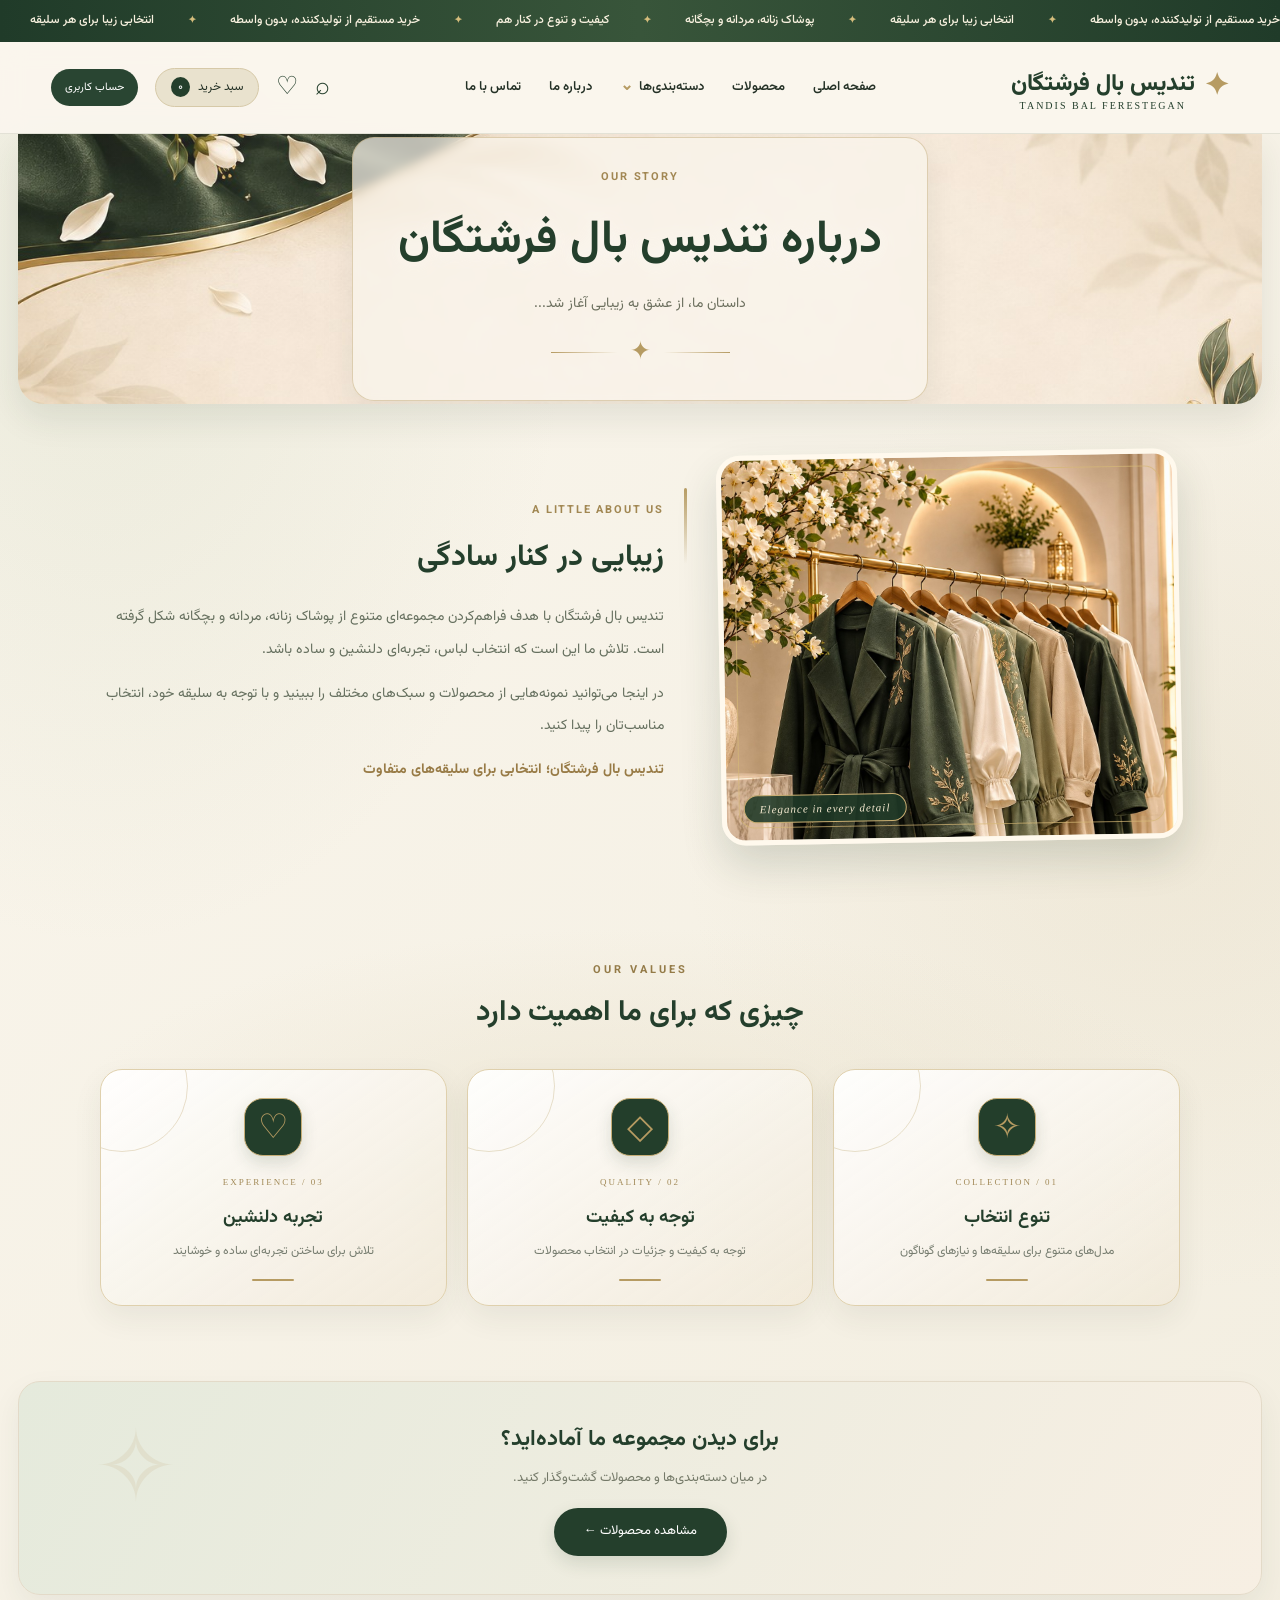
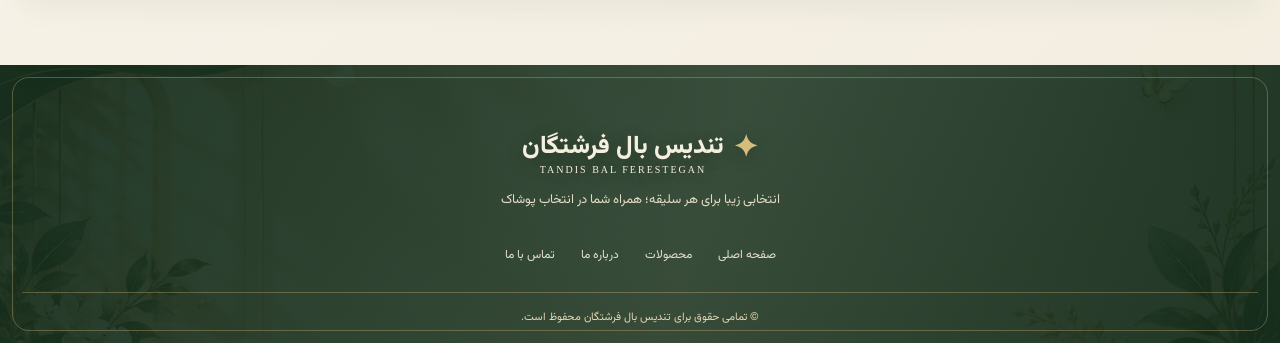
==== about.html @ fc5037b1 "Add files via upload" ====
<!DOCTYPE html><html lang="fa" dir="rtl"><head>
<meta charset="UTF-8"><meta name="viewport" content="width=device-width, initial-scale=1.0">
<title>درباره ما | تندیس بال فرشتگان</title>
<link rel="preconnect" href="https://fonts.googleapis.com"><link rel="preconnect" href="https://fonts.gstatic.com" crossorigin>
<link href="https://fonts.googleapis.com/css2?family=Vazirmatn:wght@300;400;500;600;700;800&display=swap" rel="stylesheet">
<link rel="stylesheet" href="style.css"><link rel="stylesheet" href="shop.css"><link rel="stylesheet" href="pages.css"></head><body>
<div class="announcement"><div class="announcement-track">
<span>خرید مستقیم از تولیدکننده، بدون واسطه</span><b>✦</b><span>انتخابی زیبا برای هر سلیقه</span><b>✦</b>
<span>پوشاک زنانه، مردانه و بچگانه</span><b>✦</b><span>کیفیت و تنوع در کنار هم</span><b>✦</b>
<span>خرید مستقیم از تولیدکننده، بدون واسطه</span><b>✦</b><span>انتخابی زیبا برای هر سلیقه</span><b>✦</b>
</div></div>
<header class="site-header">
<a class="brand" href="index.html"><span class="brand-mark">✦</span><span>تندیس بال فرشتگان<small>TANDIS BAL FERESTEGAN</small></span></a>
<nav class="nav" aria-label="منوی اصلی">
<a href="index.html">صفحه اصلی</a><a href="shop.html">محصولات</a>
<div class="nav-dropdown"><a class="nav-dropdown-trigger" href="index.html#categories" aria-haspopup="true">دسته‌بندی‌ها <span>⌄</span></a>
<div class="mega-menu">
<div class="mega-column"><h3>پوشاک زنانه</h3><span>مانتو و پالتو</span><span>شومیز و بلوز</span><span>شلوار و دامن</span><span>لباس مجلسی</span></div>
<div class="mega-column"><h3>پوشاک مردانه</h3><span>پیراهن و تیشرت</span><span>شلوار</span><span>هودی و سویشرت</span><span>لباس راحتی</span></div>
<div class="mega-column"><h3>پوشاک بچگانه</h3><span>دخترانه</span><span>پسرانه</span><span>نوزاد و کودک</span><span>نوجوان</span></div>
<div class="mega-column"><h3>فصل و مناسبت</h3><span>زمستانه</span><span>تابستانه</span><span>بهاره</span><span>پاییزه</span></div>
</div></div>
<a href="about.html">درباره ما</a><a href="contact.html">تماس با ما</a>
</nav>
<div class="header-tools"><a class="icon-link" href="shop.html" aria-label="جست‌وجو">⌕</a><a class="icon-link" href="contact.html" aria-label="ارتباط با ما">♡</a><a class="cart-link" href="shop.html">سبد خرید <span>۰</span></a><a class="account-link" href="auth.html">حساب کاربری</a></div>
</header>
<main class="info-page">
<section class="info-hero about-hero"><div class="info-hero-content"><span class="page-eyebrow">OUR STORY</span><h1>درباره تندیس بال فرشتگان</h1><p>داستان ما، از عشق به زیبایی آغاز شد...</p><div class="page-ornament">✦</div></div></section>
<section class="about-story">
<div class="about-art"><img src="images/about-boutique.jpg" alt="فضای بوتیک و مجموعه‌ای از پوشاک تندیس بال فرشتگان"><span class="art-caption">Elegance in every detail</span></div>
<div class="about-copy"><span class="page-eyebrow">A LITTLE ABOUT US</span><h2>زیبایی در کنار سادگی</h2>
<p>تندیس بال فرشتگان با هدف فراهم‌کردن مجموعه‌ای متنوع از پوشاک زنانه، مردانه و بچگانه شکل گرفته است. تلاش ما این است که انتخاب لباس، تجربه‌ای دلنشین و ساده باشد.</p>
<p>در اینجا می‌توانید نمونه‌هایی از محصولات و سبک‌های مختلف را ببینید و با توجه به سلیقه خود، انتخاب مناسب‌تان را پیدا کنید.</p>
<p class="about-signature">تندیس بال فرشتگان؛ انتخابی برای سلیقه‌های متفاوت</p></div></section>
<section class="values-section"><div class="section-heading"><div><span class="eyebrow">OUR VALUES</span><h2>چیزی که برای ما اهمیت دارد</h2></div></div>
<div class="values-grid">
<article class="value-card"><span class="value-icon">✧</span><small>01 / COLLECTION</small><h3>تنوع انتخاب</h3><p>مدل‌های متنوع برای سلیقه‌ها و نیازهای گوناگون</p><i class="value-line"></i></article>
<article class="value-card"><span class="value-icon">◇</span><small>02 / QUALITY</small><h3>توجه به کیفیت</h3><p>توجه به کیفیت و جزئیات در انتخاب محصولات</p><i class="value-line"></i></article>
<article class="value-card"><span class="value-icon">♡</span><small>03 / EXPERIENCE</small><h3>تجربه دلنشین</h3><p>تلاش برای ساختن تجربه‌ای ساده و خوشایند</p><i class="value-line"></i></article></div></section>
<section class="about-cta"><h2>برای دیدن مجموعه ما آماده‌اید؟</h2><p>در میان دسته‌بندی‌ها و محصولات گشت‌وگذار کنید.</p><a class="primary-button" href="shop.html">مشاهده محصولات ←</a></section>
</main>
<footer class="footer footer-luxe">
<a class="brand footer-brand" href="index.html"><span class="brand-mark">✦</span><span>تندیس بال فرشتگان<small>TANDIS BAL FERESTEGAN</small></span></a>
<p>انتخابی زیبا برای هر سلیقه؛ همراه شما در انتخاب پوشاک</p>
<div class="footer-links"><a href="index.html">صفحه اصلی</a><a href="shop.html">محصولات</a><a href="about.html">درباره ما</a><a href="contact.html">تماس با ما</a></div>
<div class="footer-bottom">© تمامی حقوق برای تندیس بال فرشتگان محفوظ است.</div></footer></body></html>
---- style.css ----
/* =========================
   GENERAL SETTINGS
========================= */

*{box-sizing:border-box;margin:0;padding:0}

:root{
--green:#243f2c;
--green2:#385b3d;
--sage:#dce4d3;
--cream:#f7f1e5;
--cream2:#eee5d3;
--gold:#b69b62;
--ink:#243126;
--muted:#73796d;
}

html{scroll-behavior:smooth}

body{
font-family:"Vazirmatn",Tahoma,sans-serif;
color:var(--ink);
background-color:#f8f4eb;
background-image:
radial-gradient(ellipse at 8% 15%,rgba(180,194,157,.20),transparent 28%),
radial-gradient(ellipse at 92% 42%,rgba(205,187,145,.16),transparent 30%),
linear-gradient(135deg,#faf6ed,#f2eddf);
line-height:1.8;
}

a{text-decoration:none;color:inherit}


/* =========================
   ANNOUNCEMENT
========================= */

.announcement{
height:42px;
background:linear-gradient(90deg,#203b29,#38553a,#203b29);
color:#f8f1df;
overflow:hidden;
display:flex;
align-items:center;
white-space:nowrap;
}

.announcement-track{
display:flex;
align-items:center;
gap:34px;
width:max-content;
animation:marquee 42s linear infinite;
font-size:12px;
font-weight:500;
}

.announcement-track b{color:#d5bd7c;font-size:10px}
.announcement:hover .announcement-track{animation-play-state:paused}

@keyframes marquee{
from{transform:translateX(0)}
to{transform:translateX(-50%)}
}


/* =========================
   HEADER
========================= */

.site-header{
min-height:92px;
padding:14px clamp(18px,4vw,65px);
display:flex;
align-items:center;
justify-content:space-between;
gap:24px;
background:rgba(250,246,237,.94);
border-bottom:1px solid rgba(74,91,63,.13);
position:sticky;
top:0;
z-index:20;
backdrop-filter:blur(12px);
}

.brand{
display:flex;
align-items:center;
gap:9px;
color:var(--green);
font-size:23px;
font-weight:800;
white-space:nowrap;
}

.brand-mark{font-size:30px;color:var(--gold)}

.brand small{
display:block;
text-align:center;
font:10px Georgia,serif;
letter-spacing:2px;
margin-top:-5px;
}

.nav{
display:flex;
align-items:center;
gap:clamp(13px,2.2vw,32px);
font-size:13px;
font-weight:600;
}

/* منوی مشترک صفحات */
.nav a{
position:relative;
color:var(--ink);
transition:color .22s ease;
}

.nav a:hover,
.nav a.active{
color:#bd873e;
}

.nav a::after{
content:"";
position:absolute;
right:0;
bottom:-9px;
width:100%;
height:2px;
border-radius:5px;
background:#bd873e;
transform:scaleX(0);
transform-origin:right;
transition:transform .22s ease;
}

.nav a:hover::after,
.nav a.active::after{
transform:scaleX(1);
}

.header-tools{
display:flex;
align-items:center;
gap:17px;
white-space:nowrap;
}

.icon-link{font-size:25px;color:var(--green)}

.cart-link{
background:#e9e2ce;
border:1px solid #d6c9a8;
border-radius:30px;
padding:8px 15px;
font-size:12px;
}

.cart-link span{
background:var(--green);
color:white;
border-radius:50%;
padding:1px 7px;
margin-right:5px;
}


/* =========================
   HERO BANNER
========================= */

.hero{
width:calc(100% - 36px);
max-width:1400px;
height:430px;
min-height:430px;
margin:0 auto;
display:block;
position:relative;
overflow:hidden;
background-color:#f5eddd;
background-image:url("images/hero-woman.jpg");

/* تنظیم جدید زوم تصویر */
background-size:100% 100%;
background-position:center center;
background-repeat:no-repeat;

border-bottom:1px solid #e2d8c2;
}

.hero-photo{display:none}

.hero-copy{
position:absolute;
top:50%;
right:0;
width:55%;
transform:translateY(-50%);
padding:25px 5%;
text-align:center;
direction:rtl;
z-index:2;
}

.eyebrow{
font-size:11px;
letter-spacing:1px;
color:#947b48;
font-weight:700;
}

.hero h1{
font-size:clamp(34px,4vw,58px);
line-height:1.5;
color:var(--green);
font-weight:800;
margin:5px 0;
}

.hero h2{
font-size:clamp(18px,2vw,26px);
font-weight:700;
color:#344b35;
}

.ornament{
display:flex;
align-items:center;
justify-content:center;
gap:12px;
color:#9a8656;
margin:13px auto;
}

.ornament i{
height:1px;
width:90px;
background:#b5a47c;
}

.hero-copy p{
font-size:14px;
color:#535b4e;
margin:14px 0 22px;
}

.primary-button{
display:inline-flex;
align-items:center;
justify-content:center;
gap:15px;
background:var(--green);
color:#fff;
border-radius:30px;
padding:12px 30px;
font-size:13px;
box-shadow:0 7px 18px #243f2c24;
transition:.25s;
}

.primary-button:hover{
background:#496448;
transform:translateY(-2px);
}

.hero-note{
position:absolute;
right:3%;
bottom:28px;
color:#456044;
font-family:Georgia,serif;
font-size:19px;
font-style:italic;
transform:rotate(-7deg);
z-index:3;
}

.hero-note span{font-size:28px;vertical-align:middle}


/* =========================
   BENEFITS
========================= */

.benefits{
width:calc(100% - 36px);
max-width:1400px;
margin:0 auto 28px;
padding:17px 20px;
display:flex;
justify-content:space-around;
align-items:center;
gap:15px;
background:rgba(250,246,235,.96);
border:1px solid #e2d6ba;
border-radius:0 0 20px 20px;
box-shadow:0 8px 25px #4a4a2810;
}

.benefits div{
display:flex;
align-items:center;
gap:10px;
color:#344d35;
font-size:12px;
font-weight:600;
}

.benefits div+div{
border-right:1px solid #d8ccb0;
padding-right:22px;
}

.benefits span{font-size:24px;color:#56734e}


/* =========================
   SECTIONS
========================= */

.section{
max-width:1400px;
margin:65px auto;
padding:0 28px;
}

.section-heading{
display:flex;
align-items:end;
justify-content:space-between;
margin-bottom:23px;
}

.section-heading h2{
font-size:25px;
color:var(--green);
margin-top:2px;
}

.text-link{font-size:12px;color:#7b704f}


/* =========================
   CATEGORIES
========================= */

.category-grid{
display:grid;
grid-template-columns:repeat(3,1fr);
gap:18px;
}

.category-card{
height:205px;
position:relative;
overflow:hidden;
border-radius:15px;
background:#d9ddcf;
box-shadow:0 7px 22px #35432c12;
}

.category-card img{
width:100%;
height:100%;
object-fit:cover;
transition:transform .5s;
}

.category-card:hover img{transform:scale(1.05)}

.category-shade{
position:absolute;
inset:0;
background:linear-gradient(90deg,rgba(20,35,23,.02),rgba(20,35,23,.52));
}

.category-label{
position:absolute;
right:22px;
top:50%;
transform:translateY(-50%);
color:white;
text-shadow:0 2px 8px #14211680;
display:flex;
flex-direction:column;
gap:6px;
}

.category-label strong{font-size:22px}
.category-label small{font-size:12px}


/* =========================
   PRODUCTS
========================= */

.products{margin-top:75px}

.product-grid{
display:grid;
grid-template-columns:repeat(4,1fr);
gap:18px;
}

.product-card{
background:rgba(255,255,255,.66);
border:1px solid #e8e0cf;
border-radius:13px;
overflow:hidden;
transition:.25s;
}

.product-card:hover{
transform:translateY(-5px);
box-shadow:0 12px 28px #253d2815;
}

.product-placeholder{
height:235px;
display:grid;
place-items:center;
color:#61705c;
font-size:13px;
background:linear-gradient(145deg,#d8e0d1,#eef0e4);
}

.product-placeholder.sand{background:linear-gradient(145deg,#d9cdb5,#f2e9d8)}
.product-placeholder.olive{background:linear-gradient(145deg,#aeb99a,#e4e5d2)}
.product-placeholder.cream{background:linear-gradient(145deg,#eee5d5,#faf6ec)}

.product-info{padding:14px 16px}
.product-info small{color:#8c805d;font-size:11px}
.product-info h3{font-size:14px;margin:3px 0 8px}
.product-info strong{font-size:12px;color:var(--green)}

.demo-note{
font-size:11px;
color:#888;
text-align:center;
margin-top:16px;
}


/* =========================
   CLOSING BANNER
========================= */

.closing-banner{
margin:70px auto 0;
padding:60px 25px;
text-align:center;
background:linear-gradient(120deg,#e4e8d9,#f2e8d5);
border-top:1px solid #e2d9c6;
}

.closing-banner h2{
font-size:34px;
line-height:1.7;
color:var(--green);
margin:8px 0;
}

.closing-banner p{
font-size:13px;
color:#65705f;
margin-bottom:20px;
}


/* =========================
   FOOTER
========================= */

.footer{
background:#203a29;
color:#f5efdf;
text-align:center;
padding:35px 20px 0;
}

.footer-brand{
justify-content:center;
color:#f5efdf;
}

.footer-brand .brand-mark{color:#d5bd7c}

.footer p{
font-size:12px;
color:#d3d8c9;
margin:12px 0 28px;
}

.footer-bottom{
border-top:1px solid #ffffff24;
padding:15px;
font-size:11px;
color:#c2cbbd;
}


/* =========================
   TABLET
========================= */

@media(max-width:950px){

.site-header{flex-wrap:wrap}
.brand{font-size:20px}

.nav{
order:3;
width:100%;
justify-content:center;
flex-wrap:wrap;
}

.hero{
height:430px;
min-height:430px;
background-size:100% 100%;
}

.hero-copy{width:58%;padding:25px 4%}
.hero h1{font-size:38px}

.benefits{flex-wrap:wrap}
.benefits div+div{border:0;padding:0}

.product-grid{grid-template-columns:repeat(2,1fr)}
}


/* =========================
   MOBILE
========================= */

@media(max-width:600px){

.announcement{height:36px}

.announcement-track{
font-size:10px;
gap:20px;
animation-duration:30s;
}

.site-header{
padding:12px 15px;
gap:10px;
}

.brand{font-size:18px}
.brand-mark{font-size:23px}
.brand small{font-size:8px}

.nav{
justify-content:flex-start;
overflow-x:auto;
flex-wrap:nowrap;
white-space:nowrap;
font-size:11px;
padding:5px 0 8px;
}

.nav a::after{bottom:-4px}

.header-tools{gap:9px}

.cart-link{
font-size:10px;
padding:6px 10px;
}

/* HERO MOBILE */

.hero{
width:calc(100% - 20px);
height:480px;
min-height:480px;
background-size:cover;
background-position:35% center;
}

.hero-copy{
top:auto;
bottom:0;
right:0;
width:100%;
transform:none;
padding:25px 18px 35px;
background:linear-gradient(
0deg,
rgba(247,241,229,.98),
rgba(247,241,229,.88),
transparent
);
}

.hero h1{font-size:34px}
.hero-copy p{font-size:12px}
.hero-note{display:none}

/* BENEFITS MOBILE */

.benefits{
width:calc(100% - 20px);
margin:0 auto 20px;
border-radius:0 0 14px 14px;
display:grid;
grid-template-columns:1fr 1fr;
padding:15px;
}

.benefits div{font-size:10px}
.benefits span{font-size:20px}

/* SECTIONS MOBILE */

.section{
padding:0 14px;
margin:45px auto;
}

.section-heading h2{font-size:20px}

.category-grid{
grid-template-columns:1fr;
gap:12px;
}

.category-card{height:185px}
.category-label strong{font-size:20px}

/* PRODUCTS MOBILE */

.product-grid{gap:10px}
.product-placeholder{height:170px}
.product-info{padding:10px}
.product-info h3{font-size:12px}
.product-info strong{font-size:10px}

/* FOOTER MOBILE */

.closing-banner{padding:42px 15px}
.closing-banner h2{font-size:27px}

}


/* =========================
   REDUCED MOTION
========================= */

@media(prefers-reduced-motion:reduce){

.announcement-track{animation:none}

.category-card img,
.product-card,
.primary-button{
transition:none;
}

}


/* ===== منوی بازشونده دسته‌بندی‌ها ===== */
.nav-dropdown{position:relative;display:flex;align-items:center;height:100%;}
.nav-dropdown-trigger{display:flex;align-items:center;gap:6px;color:var(--ink);text-decoration:none;white-space:nowrap;position:relative;}
.nav-dropdown-trigger span{font-size:16px;color:var(--gold);transition:transform .2s}
.nav-dropdown:hover .nav-dropdown-trigger span,.nav-dropdown:focus-within .nav-dropdown-trigger span{transform:rotate(180deg)}
.mega-menu{position:absolute;top:100%;right:50%;transform:translate(50%,10px);width:min(760px,calc(100vw - 32px));display:grid;grid-template-columns:repeat(4,minmax(0,1fr));gap:12px;padding:22px;background:#fbf8f0;border:1px solid rgba(74,91,63,.15);border-radius:18px;box-shadow:0 18px 45px rgba(35,53,37,.16);opacity:0;visibility:hidden;pointer-events:none;transition:.22s;z-index:300;}
.nav-dropdown:hover .mega-menu,.nav-dropdown:focus-within .mega-menu{opacity:1;visibility:visible;pointer-events:auto;transform:translate(50%,0)}
.mega-column{display:flex;flex-direction:column;gap:10px;padding:12px;border-radius:12px;background:rgba(220,228,211,.35);min-width:0}
.mega-column:nth-child(2){background:rgba(233,226,206,.45)}.mega-column:nth-child(3){background:rgba(220,231,226,.55)}.mega-column:nth-child(4){background:rgba(239,232,219,.65)}
.mega-column h3{font-family:'Vazirmatn',sans-serif;color:#294532;font-size:14px;margin:0 0 5px;padding-bottom:9px;border-bottom:1px solid rgba(74,91,63,.15)}
.mega-column span{font-size:12px;color:#596354;line-height:1.8}
.account-link{display:inline-flex;align-items:center;justify-content:center;text-decoration:none;white-space:nowrap;color:#fff;background:#294532;border-radius:24px;padding:9px 14px;font-size:11px;transition:.2s}
.account-link:hover{background:#3d6244}
@media(max-width:950px){.mega-menu{right:0;transform:translate(0,10px);grid-template-columns:repeat(2,minmax(0,1fr));top:calc(100% + 8px)}.nav-dropdown:hover .mega-menu,.nav-dropdown:focus-within .mega-menu{transform:translate(0,0)}}
@media(max-width:600px){.nav-dropdown{position:static}.nav-dropdown-trigger{font-size:11px}.mega-menu{position:fixed;top:150px;right:10px;left:10px;width:auto;max-height:65vh;overflow:auto;padding:12px;gap:8px}.mega-column{padding:9px;gap:7px}.mega-column h3{font-size:12px}.mega-column span{font-size:10px}.account-link{font-size:10px;padding:7px 10px}}

/* فاصله امن منوی دسته‌بندی برای حرکت راحت موس */
.nav-dropdown{padding-bottom:0}
.nav-dropdown::after{content:"";position:absolute;top:100%;right:0;left:0;height:14px}
.mega-menu{margin-top:10px}
.mega-menu::before{content:"";position:absolute;right:0;left:0;top:-12px;height:12px}
.nav-dropdown:hover .mega-menu,.nav-dropdown:focus-within .mega-menu{transition:opacity .18s ease,visibility .18s ease,transform .18s ease}
@media(max-width:600px){
 .site-header{align-items:center}
 .brand{white-space:normal;max-width:58%;font-size:16px;line-height:1.4}
 .brand small{letter-spacing:1px}
 .header-tools{margin-right:auto}
 .nav{width:100%;scrollbar-width:none}
 .nav::-webkit-scrollbar{display:none}
 .hero{height:360px;min-height:360px;background-size:cover;background-position:center}
 .hero-copy{background:linear-gradient(0deg,rgba(247,241,229,.98),rgba(247,241,229,.86) 76%,transparent);padding:22px 14px 25px}
 .hero h1{font-size:27px}
 .hero h2{font-size:17px}
 .hero-copy p{font-size:11px}
 .primary-button{padding:10px 22px;font-size:12px}
 .benefits div{min-width:0}
}
---- shop.css ----
/* =========================
   SHOP PAGE - TANDIS BAL FERESTEGAN
   Font inherited from style.css
========================= */

* {
    box-sizing: border-box;
}

html {
    scroll-behavior: smooth;
}

/* همان فونت Vazirmatn صفحه اصلی */
body {
    font-family: "Vazirmatn", Tahoma, sans-serif;
}

.shop-hero,
.shop-section,
.shop-brand-message,
.shop-hero *,
.shop-section *,
.shop-brand-message *,
.shop-search input,
.filter-btn,
button,
input,
textarea,
select {
    font-family: "Vazirmatn", Tahoma, sans-serif;
}


/* =========================
   HERO
========================= */

.shop-hero {
    max-width: 1400px;
    width: calc(100% - 36px);
    height: 175px;
    margin: 0 auto;
    display: flex;
    align-items: center;
    justify-content: center;
    text-align: center;
    position: relative;
    overflow: hidden;

    background:
        radial-gradient(circle at 15% 20%, #d9e1cf 0, transparent 30%),
        radial-gradient(circle at 85% 80%, #e7d9bd 0, transparent 35%),
        linear-gradient(120deg, #e9eadb, #f7f0e2, #e5e9d9);

    border-bottom: 1px solid #e0d5bd;
}

.shop-hero::before,
.shop-hero::after {
    content: "✦";
    position: absolute;
    color: rgba(143,127,83,.22);
    font-size: 85px;
}

.shop-hero::before {
    top: 5px;
    right: 8%;
}

.shop-hero::after {
    bottom: 0;
    left: 8%;
}

.shop-hero-content {
    position: relative;
    z-index: 1;
    padding: 15px;
}

.shop-eyebrow {
    font-size: 10px;
    letter-spacing: 2px;
    color: #987f4c;
}

.shop-hero h1 {
    color: var(--green);
    font-size: clamp(28px,4vw,42px);
    margin: 8px 0;
    font-weight: 800;
}

.shop-ornament {
    display: flex;
    align-items: center;
    justify-content: center;
    gap: 13px;
    color: var(--gold);
    margin: 10px 0;
}

.shop-ornament i {
    width: 55px;
    height: 1px;
    background: #b5a47c;
}


/* =========================
   SECTIONS
========================= */

.shop-section {
    max-width: 1400px;
    margin: 65px auto;
    padding: 0 28px;
}

.shop-heading {
    display: flex;
    align-items: end;
    justify-content: space-between;
    margin-bottom: 25px;
}

.shop-subtitle {
    color: #a28b57;
    font-size: 10px;
    letter-spacing: 1px;
}

.shop-heading h2 {
    font-size: 26px;
    color: var(--green);
    margin: 4px 0;
}

.shop-heading p {
    font-size: 12px;
    color: #858576;
}

.product-count {
    font-size: 12px;
    color: #80744f;
    background: #eee7d7;
    border: 1px solid #e1d5ba;
    padding: 7px 16px;
    border-radius: 25px;
}

.shop-products {
    margin-top: 55px;
}


/* =========================
   SEARCH & FILTERS
========================= */

.shop-controls {
    display: flex;
    justify-content: space-between;
    align-items: center;
    gap: 20px;
    margin-bottom: 28px;
    flex-wrap: wrap;
}

.shop-search {
    flex: 1;
    min-width: 220px;
    max-width: 380px;
    height: 46px;
    display: flex;
    align-items: center;
    gap: 10px;
    padding: 0 16px;
    background: rgba(255,255,255,.7);
    border: 1px solid #e1d8c6;
    border-radius: 30px;
}

.shop-search span {
    font-size: 26px;
    color: #8b805e;
}

.shop-search input {
    width: 100%;
    background: transparent;
    border: none;
    outline: none;
    font-size: 12px;
    color: var(--ink);
}

.shop-filters {
    display: flex;
    align-items: center;
    gap: 9px;
    flex-wrap: wrap;
}

.filter-btn {
    border: 1px solid #e1d8c6;
    background: #f8f4eb;
    color: #5e6958;
    border-radius: 25px;
    padding: 9px 18px;
    font-size: 11px;
    cursor: pointer;
    transition: .25s;
}

.filter-btn:hover,
.filter-btn.active {
    background: var(--green);
    color: white;
    border-color: var(--green);
}


/* =========================
   PRODUCTS
========================= */

.shop-product-grid {
    display: grid;
    grid-template-columns: repeat(3,1fr);
    gap: 23px;
}

.shop-product-card {
    overflow: hidden;
    border-radius: 15px;
    border: 1px solid #e8e0cf;
    background: rgba(255,255,255,.72);
    transition: .3s;
}

.shop-product-card:hover {
    transform: translateY(-6px);
    box-shadow: 0 15px 30px rgba(36,63,44,.11);
}

.shop-product-image {
    height: 320px;
    position: relative;
    overflow: hidden;
    background: #e4e6d9;
}

.shop-product-image img {
    width: 100%;
    height: 100%;
    display: block;
    object-fit: cover;
    transition: transform .5s;
}

.shop-product-card:hover .shop-product-image img {
    transform: scale(1.05);
}

.product-tag {
    position: absolute;
    top: 15px;
    right: 15px;
    background: rgba(250,246,235,.94);
    color: var(--green);
    padding: 5px 13px;
    border-radius: 20px;
    font-size: 10px;
}

.shop-product-info {
    padding: 17px;
}

.shop-product-info small {
    font-size: 10px;
    color: #9b895e;
}

.shop-product-info h3 {
    font-size: 16px;
    color: var(--green);
    margin: 5px 0 12px;
}

.product-price {
    color: #475e3f;
    font-size: 13px;
    font-weight: 700;
    margin-bottom: 15px;
}

.product-button {
    display: block;
    text-align: center;
    padding: 10px;
    border: 1px solid #d8d0b9;
    border-radius: 25px;
    color: var(--green);
    font-size: 11px;
    transition: .25s;
}

.product-button:hover {
    background: var(--green);
    color: white;
    border-color: var(--green);
}

.no-products {
    display: none;
    text-align: center;
    color: #827c69;
    padding: 40px 10px;
    font-size: 14px;
}


/* =========================
   BRAND MESSAGE
========================= */

.shop-brand-message {
    margin: 75px auto 0;
    padding: 60px 25px;
    text-align: center;

    background:
        radial-gradient(circle at 10% 20%,rgba(194,205,177,.35),transparent 30%),
        linear-gradient(120deg,#e5eadc,#f5eddf,#e9e2d0);

    border-top: 1px solid #e2d9c6;
    border-bottom: 1px solid #e2d9c6;
}

.brand-message-decoration {
    color: #b69b62;
    font-size: 32px;
    margin-bottom: 10px;
}

.shop-brand-message h2 {
    color: var(--green);
    font-size: clamp(24px,3vw,36px);
    margin: 12px 0;
}

.shop-brand-message p {
    max-width: 650px;
    margin: 0 auto 22px;
    color: #68715e;
    font-size: 13px;
    line-height: 2.3;
}

.brand-message-points {
    display: flex;
    justify-content: center;
    align-items: center;
    gap: 20px;
    color: #526448;
    font-size: 12px;
    margin-bottom: 5px;
}

.brand-message-points i {
    color: #b69b62;
    font-style: normal;
}


/* =========================
   TABLET
========================= */

@media(max-width:950px) {

    .shop-product-grid {
        grid-template-columns: repeat(2,1fr);
    }

    .shop-product-image {
        height: 280px;
    }

}


/* =========================
   MOBILE
========================= */

@media(max-width:600px) {

    .shop-hero {
        width: calc(100% - 20px);
        height: 155px;
    }

    .shop-hero h1 {
        font-size: 27px;
    }

    .shop-hero-content {
        padding: 12px;
    }

    .shop-section {
        padding: 0 14px;
        margin: 45px auto;
    }

    .shop-heading h2 {
        font-size: 21px;
    }

    .shop-heading p {
        font-size: 11px;
    }

    .shop-controls {
        align-items: stretch;
        gap: 14px;
    }

    .shop-search {
        max-width: none;
        width: 100%;
    }

    .shop-filters {
        gap: 7px;
    }

    .filter-btn {
        padding: 8px 13px;
        font-size: 10px;
    }

    .shop-product-grid {
        grid-template-columns: repeat(2,minmax(0,1fr));
        gap: 11px;
    }

    .shop-product-image {
        height: 190px;
    }

    .shop-product-info {
        padding: 11px;
    }

    .shop-product-info h3 {
        font-size: 12px;
    }

    .shop-product-info small {
        font-size: 9px;
    }

    .product-price {
        font-size: 10px;
    }

    .product-button {
        font-size: 10px;
        padding: 8px 4px;
    }

    .product-tag {
        top: 8px;
        right: 8px;
        font-size: 9px;
    }

    .shop-brand-message {
        padding: 42px 17px;
    }

    .shop-brand-message h2 {
        font-size: 23px;
    }

    .shop-brand-message p {
        font-size: 11px;
    }

    .brand-message-points {
        gap: 9px;
        font-size: 10px;
    }

}


/* =========================
   REDUCED MOTION
========================= */

@media(prefers-reduced-motion:reduce) {

    .shop-product-card,
    .product-button,
    .filter-btn {
        transition: none;
    }

}
---- pages.css ----
/* صفحات درباره ما و تماس با ما */
.info-page{max-width:1400px;margin:0 auto;padding:0 18px 70px}
.info-hero{min-height:250px;border-radius:0 0 24px 24px;display:flex;align-items:center;justify-content:center;text-align:center;overflow:hidden;position:relative;margin-bottom:55px;background:radial-gradient(circle at 15% 20%,rgba(255,255,255,.8),transparent 30%),radial-gradient(circle at 85% 80%,rgba(182,155,98,.18),transparent 30%),linear-gradient(120deg,#f7eee5,#eee3d7 52%,#e1e7d9)}
.info-hero:before,.info-hero:after{content:"✧";position:absolute;color:rgba(182,155,98,.28);font-size:100px}
.info-hero:before{top:10px;right:7%}.info-hero:after{bottom:5px;left:8%}
.info-hero-content{position:relative;z-index:1;padding:30px 16px}
.page-eyebrow{font-size:11px;letter-spacing:1.8px;color:#a18752;font-weight:700}
.info-hero h1{font-size:clamp(28px,4vw,44px);color:var(--green);margin:9px 0}
.info-hero p{font-size:14px;color:#6d705f}
.page-ornament{color:var(--gold);font-size:25px;margin-top:13px}
.about-story{display:grid;grid-template-columns:minmax(260px,.9fr) 1.1fr;gap:45px;align-items:center;max-width:1080px;margin:0 auto 70px}
.about-art{height:330px;border-radius:22px;overflow:hidden;box-shadow:0 14px 35px rgba(45,60,39,.12);border:1px solid #e4d9c7}
.about-art img{width:100%;height:100%;object-fit:cover}
.about-copy h2,.contact-intro h2{font-size:27px;color:var(--green);margin:7px 0 16px}
.about-copy p,.contact-intro p{font-size:14px;line-height:2.3;color:#66705f;margin:0 0 12px}
.about-signature{color:#987b46!important;font-weight:700}
.values-section{max-width:1080px;margin:0 auto 65px}
.values-grid{display:grid;grid-template-columns:repeat(3,1fr);gap:18px}
.value-card{padding:27px 20px;text-align:center;border:1px solid #e7ddcb;border-radius:18px;background:rgba(255,255,255,.62);box-shadow:0 8px 24px rgba(42,55,35,.05)}
.value-card>span{font-size:34px;color:var(--gold)}
.value-card h3{font-size:16px;color:var(--green);margin:8px 0}
.value-card p{font-size:12px;line-height:2;color:#777d70}
.about-cta{text-align:center;padding:38px 20px;border-radius:22px;background:linear-gradient(120deg,#e5eadc,#f7efe3);border:1px solid #e3dac8}
.about-cta h2{font-size:22px;color:var(--green);margin-bottom:7px}
.about-cta p{font-size:13px;color:#747968;margin-bottom:18px}
.contact-section{max-width:900px;margin:0 auto 65px;text-align:center}
.contact-intro{margin-bottom:28px}
.contact-cards{display:grid;grid-template-columns:repeat(2,minmax(0,1fr));gap:22px}
.contact-card{min-width:0;display:flex;flex-direction:column;align-items:center;justify-content:center;gap:10px;padding:34px 18px;border-radius:20px;border:1px solid #e3d7c3;background:linear-gradient(145deg,rgba(255,255,255,.85),#f2e9dc);box-shadow:0 12px 28px rgba(39,56,36,.07);transition:transform .25s,box-shadow .25s}
.contact-card:hover{transform:translateY(-5px);box-shadow:0 18px 34px rgba(39,56,36,.12)}
.contact-icon{width:62px;height:62px;border-radius:20px;display:grid;place-items:center;background:var(--green);color:#f5e9cd;font-size:30px;box-shadow:0 6px 15px rgba(36,63,44,.16)}
.contact-label{font-size:13px;color:#8e784b}
.contact-card strong{font-size:clamp(13px,1.6vw,17px);color:var(--green);direction:ltr;overflow-wrap:anywhere}
.contact-action{font-size:12px;color:#9a7c45;border-bottom:1px solid #cdb98d;padding-bottom:3px}
.contact-note{font-size:13px;color:#777d70;margin-top:28px;line-height:2}
.footer-links{display:flex;justify-content:center;gap:22px;flex-wrap:wrap;margin:0 0 20px;font-size:12px;color:#e4dfd1}
.footer-links a:hover{color:#d5bd7c}
@media(max-width:700px){
 .info-page{padding:0 10px 42px}
 .info-hero{min-height:190px;margin-bottom:35px;border-radius:0 0 17px 17px}
 .info-hero h1{font-size:27px}.info-hero p{font-size:12px}
 .about-story{grid-template-columns:1fr;gap:22px;margin-bottom:45px}
 .about-art{height:220px;order:2}
 .about-copy h2,.contact-intro h2{font-size:22px}
 .about-copy p,.contact-intro p{font-size:12px}
 .values-section{margin-bottom:42px}
 .values-grid{grid-template-columns:1fr;gap:12px}
 .value-card{padding:20px 16px}
 .contact-section{margin-bottom:40px}
 .contact-cards{grid-template-columns:1fr;gap:14px}
 .contact-card{padding:25px 14px}
 .contact-card strong{font-size:14px}
 .about-cta{padding:28px 15px}.about-cta h2{font-size:19px}
 .footer-links{gap:14px;font-size:11px}
}


/* Premium visual refresh for About / Contact */
.info-hero{
 min-height:270px;
 margin-bottom:48px;
 border-radius:0 0 26px 26px;
 background-size:cover;
 background-position:center 48%;
 box-shadow:0 14px 34px rgba(39,55,36,.10);
}
.about-hero{background-image:linear-gradient(90deg,rgba(247,241,229,.10),rgba(247,241,229,.22)),url("images/about-hero-bg.jpg");}
.contact-hero{background-image:linear-gradient(90deg,rgba(247,241,229,.10),rgba(247,241,229,.20)),url("images/contact-hero-bg.jpg");}
.info-hero:before,.info-hero:after{content:none}
.info-hero-content{
 background:rgba(250,246,237,.70);
 border:1px solid rgba(182,155,98,.42);
 border-radius:22px;
 padding:25px 45px;
 box-shadow:0 12px 34px rgba(25,40,27,.08);
 backdrop-filter:blur(5px);
 animation:softRise .9s both;
}
.info-hero h1{font-size:clamp(30px,4vw,46px);text-shadow:0 2px 18px #fff8}
.page-ornament{display:flex;align-items:center;justify-content:center;gap:13px}
.page-ornament:before,.page-ornament:after{content:"";width:66px;height:1px;background:linear-gradient(90deg,transparent,var(--gold))}
.page-ornament:after{transform:rotate(180deg)}
.about-story{gap:55px;margin-bottom:78px}
.about-art{
 height:390px;position:relative;border-radius:24px;
 box-shadow:0 20px 42px rgba(34,55,37,.16);
 border:5px solid #fff9ed;
 transform:rotate(-1deg);
 transition:transform .5s,box-shadow .5s;
}
.about-art:hover{transform:rotate(0) translateY(-5px);box-shadow:0 25px 48px rgba(34,55,37,.2)}
.about-art:after{content:"";position:absolute;inset:12px;border:1px solid rgba(214,184,119,.7);border-radius:16px;pointer-events:none}
.about-art img{object-position:center 42%;transition:transform .8s}
.about-art:hover img{transform:scale(1.045)}
.art-caption{position:absolute;bottom:17px;left:17px;z-index:2;background:rgba(31,57,39,.88);color:#f3e8cf;border:1px solid #c9ae72;border-radius:30px;padding:7px 15px;font:italic 11px Georgia,serif;letter-spacing:1px}
.about-copy{position:relative;padding:12px 0}
.about-copy:before{content:"";position:absolute;right:-23px;top:4px;width:3px;height:76px;border-radius:9px;background:linear-gradient(var(--gold),transparent)}
.about-copy h2{font-size:30px}
.values-section{position:relative;padding:36px 0 10px}
.values-section:before{content:"";position:absolute;inset:0 -4vw;background:radial-gradient(ellipse at center,rgba(229,220,195,.42),transparent 68%);z-index:-1}
.values-section .section-heading{justify-content:center;text-align:center;margin-bottom:30px}
.values-section .section-heading h2{font-size:29px}
.values-section .eyebrow{letter-spacing:3px}
.values-grid{gap:20px}
.value-card{
 position:relative;overflow:hidden;min-height:205px;padding:28px 22px 24px;
 background:linear-gradient(145deg,rgba(255,255,255,.92),rgba(241,233,217,.82));
 border:1px solid #dfd0ad;border-radius:22px;
 box-shadow:0 12px 30px rgba(45,57,38,.07);
 transition:transform .35s,box-shadow .35s,border-color .35s;
 animation:softRise .7s both;
}
.value-card:nth-child(2){animation-delay:.12s}.value-card:nth-child(3){animation-delay:.24s}
.value-card:before{content:"";position:absolute;top:-50px;left:-45px;width:130px;height:130px;border:1px solid rgba(182,155,98,.3);border-radius:50%;transition:transform .5s}
.value-card:hover{transform:translateY(-9px);box-shadow:0 20px 38px rgba(45,57,38,.13);border-color:#b69b62}
.value-card:hover:before{transform:scale(1.5)}
.value-icon{display:grid;place-items:center;width:58px;height:58px;margin:0 auto 12px;border:1px solid #c6ad76;border-radius:19px;background:#233e2b;color:#f3dfae;font-size:29px;box-shadow:0 7px 16px #243f2c25}
.value-card small{font:9px Georgia,serif;letter-spacing:2px;color:#a28a58}
.value-card h3{font-size:18px;margin:5px 0}
.value-card p{font-size:12px;line-height:2.1}
.value-line{display:block;width:42px;height:2px;background:var(--gold);margin:15px auto 0;border-radius:5px;transition:width .3s}
.value-card:hover .value-line{width:82px}
.about-cta{position:relative;overflow:hidden;background:linear-gradient(120deg,#e5eadc,#f7efe3);box-shadow:0 12px 30px #263e2b10}
.about-cta:after{content:"✧";position:absolute;left:6%;top:5px;font-size:100px;color:#b69b6220;pointer-events:none}
.contact-section{max-width:980px}
.contact-cards{gap:25px}
.contact-card{position:relative;overflow:hidden;min-height:235px;border-radius:24px;background:linear-gradient(145deg,#fffaf0,#eee3d1);box-shadow:0 13px 30px rgba(39,56,36,.09)}
.contact-card:after{content:"";position:absolute;width:150px;height:150px;border:1px solid #c5ac7655;border-radius:50%;bottom:-100px;right:-65px;transition:transform .5s}
.contact-card:hover:after{transform:scale(1.5)}
.contact-icon{width:70px;height:70px;border:2px solid #c6ad76;outline:4px solid rgba(198,173,118,.16);border-radius:23px;transform:rotate(45deg)}
.contact-icon svg{width:34px;height:34px;transform:rotate(-45deg)}
.eitaa-icon{background:#285b49}
.contact-label{font-weight:700;font-size:15px}
.contact-action{margin-top:3px}
.ticket-panel{
 margin:45px auto 0;text-align:right;max-width:850px;padding:32px;
 border:1px solid #e1d2b3;border-radius:26px;
 background:linear-gradient(145deg,rgba(255,255,255,.9),rgba(242,233,216,.9));
 box-shadow:0 18px 42px rgba(40,55,35,.09);
 position:relative;overflow:hidden;
}
.ticket-panel:before{content:"";position:absolute;left:-65px;top:-80px;width:190px;height:190px;border:1px solid #b69b6244;border-radius:50%;box-shadow:0 0 0 18px #b69b620c,0 0 0 38px #b69b6208}
.ticket-heading{text-align:center;margin-bottom:25px;position:relative}
.ticket-heading h2{color:var(--green);font-size:25px;margin:5px 0}
.ticket-heading p{font-size:12px;color:#73796d}
.ticket-fields{display:grid;grid-template-columns:1fr 1fr;gap:17px}
.ticket-fields label{display:flex;flex-direction:column;gap:7px;color:#43513e;font-size:12px;font-weight:600}
.ticket-fields input,.ticket-fields textarea{
 width:100%;border:1px solid #dfd3bd;border-radius:12px;padding:12px 14px;
 background:#fffdf8;color:#263b2c;font:13px Vazirmatn,Tahoma,sans-serif;outline:none;
 transition:border-color .2s,box-shadow .2s;
}
.ticket-fields input:focus,.ticket-fields textarea:focus{border-color:#ad9258;box-shadow:0 0 0 3px #b69b6220}
.ticket-fields textarea{resize:vertical;min-height:125px}
.ticket-full{grid-column:1/-1}
.ticket-hint{font-size:11px;color:#7b806f;margin:15px 0}
.ticket-submit{display:flex;align-items:center;justify-content:center;gap:12px;border:0;border-radius:30px;background:linear-gradient(120deg,#203b29,#426345);color:#fff3d8;padding:12px 28px;font:600 13px Vazirmatn,Tahoma,sans-serif;cursor:pointer;box-shadow:0 8px 20px #243f2c25;transition:transform .25s,box-shadow .25s}
.ticket-submit:hover{transform:translateY(-3px);box-shadow:0 13px 25px #243f2c35}
.ticket-submit span{color:#d8bd7c}
.ticket-status{font-size:12px;color:#526847;margin-top:12px;min-height:20px}
.footer-luxe{
 position:relative;isolation:isolate;overflow:hidden;
 padding:58px 22px 0;
 background:#1f3928 url("images/footer-luxe-bg.jpg") center 56%/cover no-repeat;
}
.footer-luxe:before{content:"";position:absolute;inset:0;background:linear-gradient(110deg,rgba(21,45,29,.94),rgba(29,55,37,.88) 55%,rgba(21,45,29,.95));z-index:-1}
.footer-luxe:after{content:"";position:absolute;inset:12px;border:1px solid rgba(210,183,119,.35);border-radius:17px;pointer-events:none;z-index:-1}
.footer-luxe .footer-brand{font-size:25px;text-shadow:0 3px 18px #0004}
.footer-luxe p{font-size:13px;color:#e5dcc7}
.footer-luxe .footer-links a{padding:5px 2px;transition:color .2s,transform .2s}
.footer-luxe .footer-links a:hover{color:#e8ce8c;transform:translateY(-2px)}
.footer-luxe .footer-bottom{border-top:1px solid #d5bd7c55;color:#e4d7b6}
@keyframes softRise{from{opacity:0;transform:translateY(18px)}to{opacity:1;transform:translateY(0)}}
@media(max-width:700px){
 .info-hero{min-height:205px;background-position:center}
 .info-hero-content{padding:20px 16px;width:calc(100% - 30px)}
 .info-hero h1{font-size:26px}
 .about-art{height:255px}
 .about-copy h2{font-size:24px}
 .values-section .section-heading h2{font-size:22px}
 .values-grid{grid-template-columns:1fr;gap:13px}
 .value-card{min-height:0;padding:23px 17px}
 .contact-cards{grid-template-columns:1fr}
 .contact-card{min-height:205px}
 .ticket-panel{padding:24px 16px;margin-top:32px}
 .ticket-fields{grid-template-columns:1fr;gap:13px}
 .ticket-full{grid-column:auto}
 .ticket-heading h2{font-size:21px}
 .footer-luxe{padding:42px 15px 0;background-position:center}
 .footer-luxe:after{inset:8px}
}
@media(prefers-reduced-motion:reduce){
 *,*::before,*::after{animation-duration:.01ms!important;animation-iteration-count:1!important;scroll-behavior:auto!important;transition-duration:.01ms!important}
}
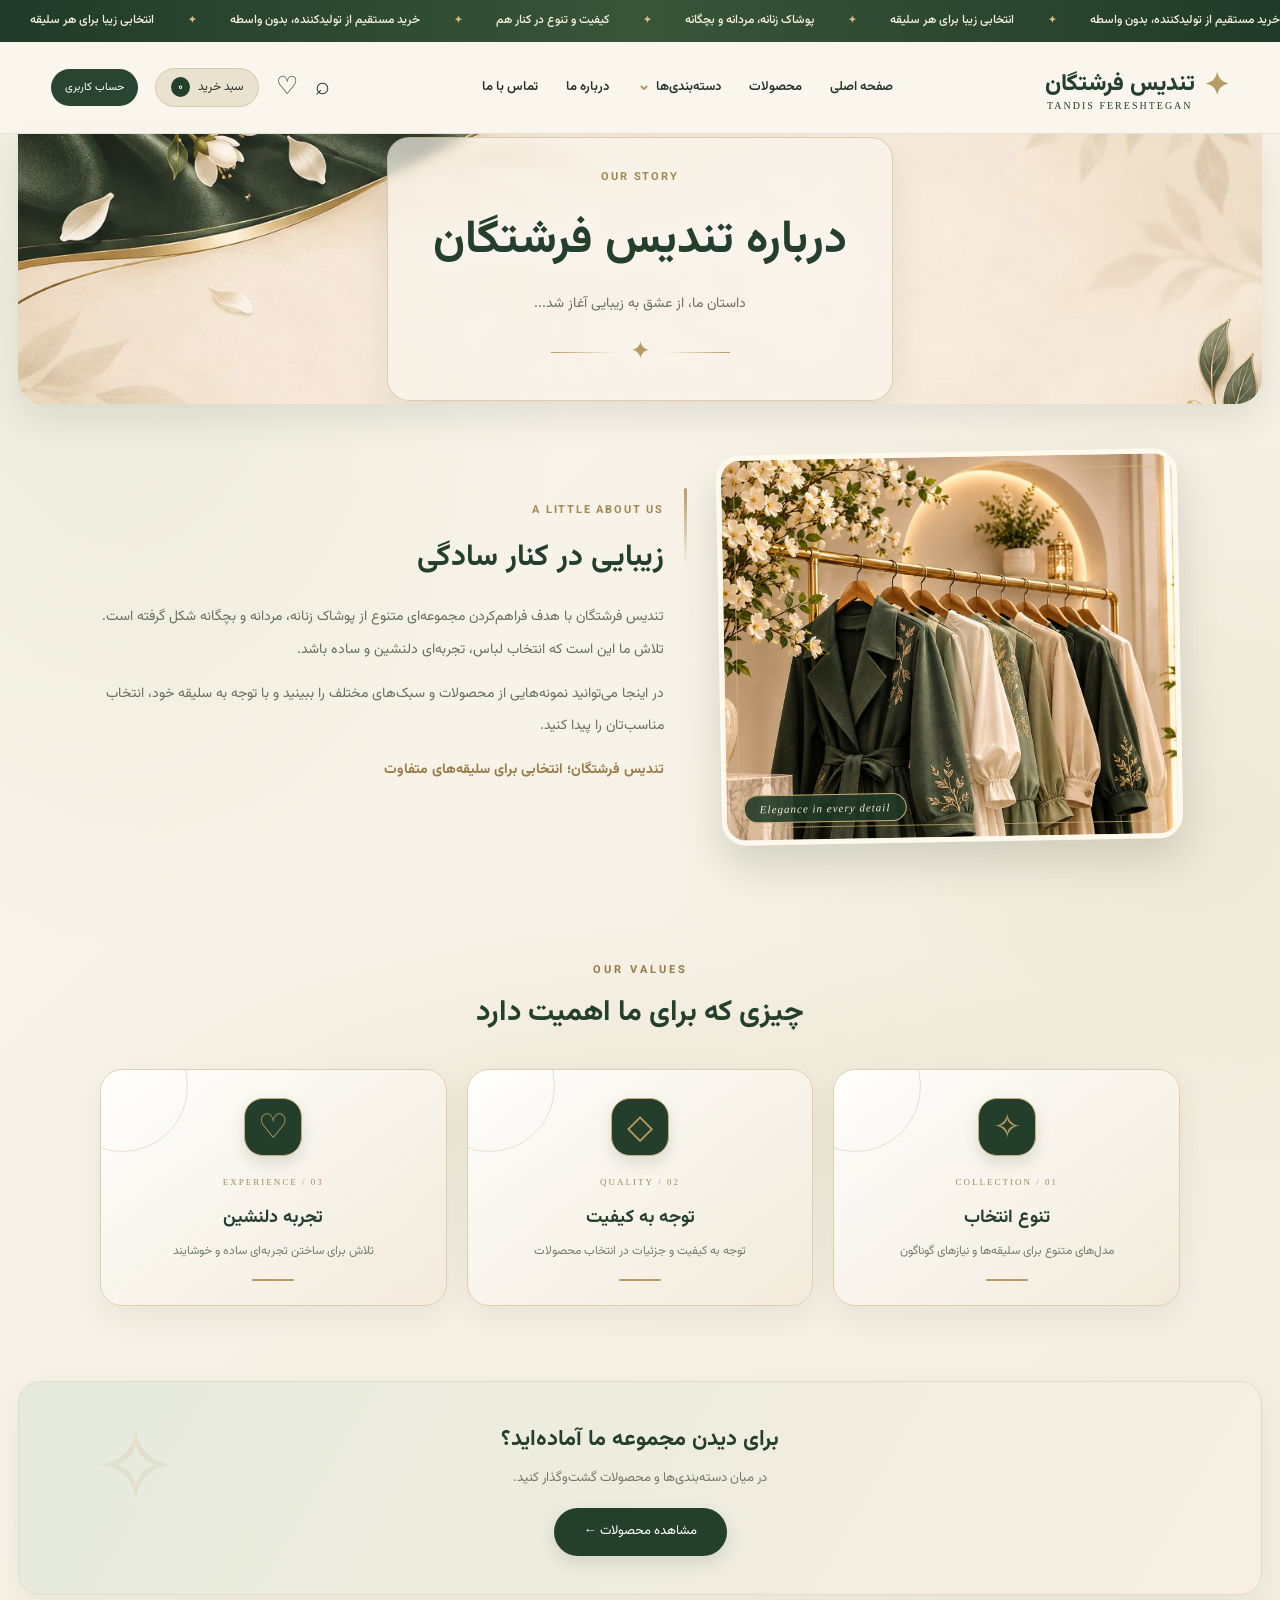
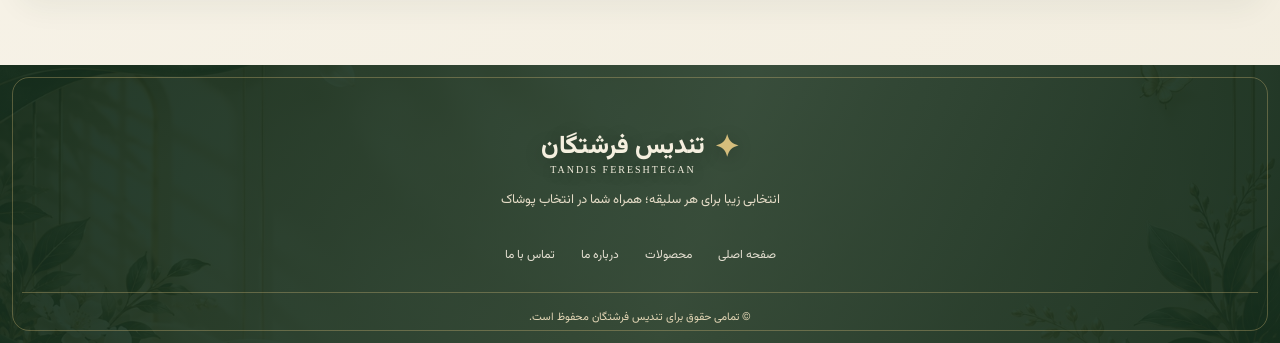
==== commit 876222b4: "Add files via upload" ====
--- a/about.html
+++ b/about.html
@@ -1,16 +1,28 @@
 <!DOCTYPE html><html lang="fa" dir="rtl"><head>
 <meta charset="UTF-8"><meta name="viewport" content="width=device-width, initial-scale=1.0">
-<title>درباره ما | تندیس بال فرشتگان</title>
+<title>درباره تندیس فرشتگان | تولیدی پوشاک</title>
 <link rel="preconnect" href="https://fonts.googleapis.com"><link rel="preconnect" href="https://fonts.gstatic.com" crossorigin>
 <link href="https://fonts.googleapis.com/css2?family=Vazirmatn:wght@300;400;500;600;700;800&display=swap" rel="stylesheet">
-<link rel="stylesheet" href="style.css"><link rel="stylesheet" href="shop.css"><link rel="stylesheet" href="pages.css"></head><body>
+<link rel="stylesheet" href="style.css"><link rel="stylesheet" href="shop.css"><link rel="stylesheet" href="pages.css">  <meta name="description" content="با تندیس فرشتگان، مجموعه و داستان تولیدی پوشاک زنانه، مردانه و بچگانه آشنا شوید.">
+
+  <meta name="theme-color" content="#243f2c">
+  <meta name="application-name" content="تندیس فرشتگان">
+  <meta property="og:type" content="website">
+  <meta property="og:site_name" content="تندیس فرشتگان">
+  <meta property="og:title" content="درباره تندیس فرشتگان | تولیدی پوشاک">
+  <meta property="og:description" content="با تندیس فرشتگان، مجموعه و داستان تولیدی پوشاک زنانه، مردانه و بچگانه آشنا شوید.">
+  <meta property="og:url" content="https://artiyanxz.github.io/tandis-bal-fereshtegan/about.html">
+  <meta property="og:image" content="https://artiyanxz.github.io/tandis-bal-fereshtegan/images/tandis-social-preview.jpg">
+  <meta name="twitter:card" content="summary_large_image">
+  <link rel="icon" type="image/svg+xml" href="favicon.svg">
+</head><body>
 <div class="announcement"><div class="announcement-track">
 <span>خرید مستقیم از تولیدکننده، بدون واسطه</span><b>✦</b><span>انتخابی زیبا برای هر سلیقه</span><b>✦</b>
 <span>پوشاک زنانه، مردانه و بچگانه</span><b>✦</b><span>کیفیت و تنوع در کنار هم</span><b>✦</b>
 <span>خرید مستقیم از تولیدکننده، بدون واسطه</span><b>✦</b><span>انتخابی زیبا برای هر سلیقه</span><b>✦</b>
 </div></div>
 <header class="site-header">
-<a class="brand" href="index.html"><span class="brand-mark">✦</span><span>تندیس بال فرشتگان<small>TANDIS BAL FERESTEGAN</small></span></a>
+<a class="brand" href="index.html"><span class="brand-mark">✦</span><span>تندیس فرشتگان<small>TANDIS FERESHTEGAN</small></span></a>
 <nav class="nav" aria-label="منوی اصلی">
 <a href="index.html">صفحه اصلی</a><a href="shop.html">محصولات</a>
 <div class="nav-dropdown"><a class="nav-dropdown-trigger" href="index.html#categories" aria-haspopup="true">دسته‌بندی‌ها <span>⌄</span></a>
@@ -25,13 +37,13 @@
 <div class="header-tools"><a class="icon-link" href="shop.html" aria-label="جست‌وجو">⌕</a><a class="icon-link" href="contact.html" aria-label="ارتباط با ما">♡</a><a class="cart-link" href="shop.html">سبد خرید <span>۰</span></a><a class="account-link" href="auth.html">حساب کاربری</a></div>
 </header>
 <main class="info-page">
-<section class="info-hero about-hero"><div class="info-hero-content"><span class="page-eyebrow">OUR STORY</span><h1>درباره تندیس بال فرشتگان</h1><p>داستان ما، از عشق به زیبایی آغاز شد...</p><div class="page-ornament">✦</div></div></section>
+<section class="info-hero about-hero"><div class="info-hero-content"><span class="page-eyebrow">OUR STORY</span><h1>درباره تندیس فرشتگان</h1><p>داستان ما، از عشق به زیبایی آغاز شد...</p><div class="page-ornament">✦</div></div></section>
 <section class="about-story">
-<div class="about-art"><img src="images/about-boutique.jpg" alt="فضای بوتیک و مجموعه‌ای از پوشاک تندیس بال فرشتگان"><span class="art-caption">Elegance in every detail</span></div>
+<div class="about-art"><img src="images/about-boutique.jpg" alt="فضای بوتیک و مجموعه‌ای از پوشاک تندیس فرشتگان"><span class="art-caption">Elegance in every detail</span></div>
 <div class="about-copy"><span class="page-eyebrow">A LITTLE ABOUT US</span><h2>زیبایی در کنار سادگی</h2>
-<p>تندیس بال فرشتگان با هدف فراهم‌کردن مجموعه‌ای متنوع از پوشاک زنانه، مردانه و بچگانه شکل گرفته است. تلاش ما این است که انتخاب لباس، تجربه‌ای دلنشین و ساده باشد.</p>
+<p>تندیس فرشتگان با هدف فراهم‌کردن مجموعه‌ای متنوع از پوشاک زنانه، مردانه و بچگانه شکل گرفته است. تلاش ما این است که انتخاب لباس، تجربه‌ای دلنشین و ساده باشد.</p>
 <p>در اینجا می‌توانید نمونه‌هایی از محصولات و سبک‌های مختلف را ببینید و با توجه به سلیقه خود، انتخاب مناسب‌تان را پیدا کنید.</p>
-<p class="about-signature">تندیس بال فرشتگان؛ انتخابی برای سلیقه‌های متفاوت</p></div></section>
+<p class="about-signature">تندیس فرشتگان؛ انتخابی برای سلیقه‌های متفاوت</p></div></section>
 <section class="values-section"><div class="section-heading"><div><span class="eyebrow">OUR VALUES</span><h2>چیزی که برای ما اهمیت دارد</h2></div></div>
 <div class="values-grid">
 <article class="value-card"><span class="value-icon">✧</span><small>01 / COLLECTION</small><h3>تنوع انتخاب</h3><p>مدل‌های متنوع برای سلیقه‌ها و نیازهای گوناگون</p><i class="value-line"></i></article>
@@ -40,7 +52,7 @@
 <section class="about-cta"><h2>برای دیدن مجموعه ما آماده‌اید؟</h2><p>در میان دسته‌بندی‌ها و محصولات گشت‌وگذار کنید.</p><a class="primary-button" href="shop.html">مشاهده محصولات ←</a></section>
 </main>
 <footer class="footer footer-luxe">
-<a class="brand footer-brand" href="index.html"><span class="brand-mark">✦</span><span>تندیس بال فرشتگان<small>TANDIS BAL FERESTEGAN</small></span></a>
+<a class="brand footer-brand" href="index.html"><span class="brand-mark">✦</span><span>تندیس فرشتگان<small>TANDIS FERESHTEGAN</small></span></a>
 <p>انتخابی زیبا برای هر سلیقه؛ همراه شما در انتخاب پوشاک</p>
 <div class="footer-links"><a href="index.html">صفحه اصلی</a><a href="shop.html">محصولات</a><a href="about.html">درباره ما</a><a href="contact.html">تماس با ما</a></div>
-<div class="footer-bottom">© تمامی حقوق برای تندیس بال فرشتگان محفوظ است.</div></footer></body></html>+<div class="footer-bottom">© تمامی حقوق برای تندیس فرشتگان محفوظ است.</div></footer></body></html>
--- a/style.css
+++ b/style.css
@@ -707,3 +707,81 @@
  .primary-button{padding:10px 22px;font-size:12px}
  .benefits div{min-width:0}
 }
+
+
+/* === TANDIS FERESHTEGAN: mobile refinement === */
+@media (max-width: 600px) {
+  html { -webkit-text-size-adjust: 100%; }
+  body { overflow-x: hidden; }
+  .announcement { font-size: 10px; min-height: 30px; }
+  .site-header {
+    width: 100%; padding: 10px 12px; gap: 8px;
+    display: flex; flex-wrap: wrap; align-items: center;
+  }
+  .brand { max-width: 62%; font-size: 15px; line-height: 1.35; gap: 6px; }
+  .brand small { font-size: 8px; }
+  .brand-mark { font-size: 24px; }
+  .header-tools { display:flex; gap:7px; align-items:center; }
+  .header-tools .icon-link { width:34px; height:34px; display:inline-flex; align-items:center; justify-content:center; }
+  .cart-link, .account-link { min-height:36px; padding:8px 10px; font-size:10px; }
+  .nav {
+    order:3; width:100%; display:flex; flex-wrap:nowrap; gap:18px;
+    overflow-x:auto; overflow-y:visible; padding:8px 2px 10px;
+    -webkit-overflow-scrolling:touch; white-space:nowrap;
+  }
+  .nav a, .nav-dropdown-trigger { font-size:12px; min-height:34px; display:flex; align-items:center; }
+  .nav-dropdown { flex:0 0 auto; }
+  .hero {
+    width:calc(100% - 20px); height:390px; min-height:390px;
+    background-image:
+      radial-gradient(ellipse at 18% 15%, rgba(182,155,98,.25), transparent 34%),
+      radial-gradient(ellipse at 88% 78%, rgba(36,63,44,.14), transparent 36%),
+      linear-gradient(145deg,#f8f2e7 0%,#e8e0cf 48%,#dce4d3 100%) !important;
+    background-size:cover; background-position:center;
+    border-radius:16px; margin-top:8px;
+  }
+  .hero::before {
+    content:""; position:absolute; inset:14px; border:1px solid rgba(182,155,98,.55);
+    border-radius:12px; pointer-events:none;
+  }
+  .hero::after {
+    content:"✦"; position:absolute; top:28px; left:28px; color:#b69b62;
+    font-size:32px; opacity:.8; text-shadow:0 3px 15px rgba(36,63,44,.12);
+  }
+  .hero-copy {
+    top:auto; bottom:0; right:0; width:100%; transform:none;
+    padding:30px 20px 36px; background:linear-gradient(0deg,rgba(248,244,235,.98),rgba(248,244,235,.88) 76%,transparent);
+  }
+  .hero h1 { font-size:clamp(25px,7vw,32px); line-height:1.5; }
+  .hero h2 { font-size:18px; line-height:1.7; }
+  .hero-copy p { font-size:13px; line-height:2.1; }
+  .primary-button, button, input, select, textarea { font:inherit; }
+  .primary-button, .shop-search button, .contact-section button {
+    min-height:44px; border-radius:12px; touch-action:manipulation;
+  }
+  .section { width:100%; padding-inline:14px; margin:38px auto; }
+  .section-heading { gap:8px; flex-wrap:wrap; }
+  .section-heading h2 { font-size:19px; line-height:1.7; }
+  .category-grid { grid-template-columns:repeat(2,minmax(0,1fr)); gap:10px; }
+  .category-card { height:160px; border-radius:14px; }
+  .category-label strong { font-size:15px; }
+  .product-grid { grid-template-columns:repeat(2,minmax(0,1fr)); gap:10px; }
+  .product-card { min-width:0; border-radius:13px; overflow:hidden; }
+  .product-placeholder { height:150px; }
+  .product-info h3 { font-size:12px; line-height:1.8; }
+  .product-info strong { font-size:11px; }
+  .benefits { grid-template-columns:repeat(2,minmax(0,1fr)); gap:12px; }
+  .benefits div { min-width:0; padding:8px 4px; }
+  .footer { padding-inline:14px; }
+  .footer-bottom { text-align:center; line-height:2; font-size:10px; }
+  .closing-banner { padding:34px 16px; }
+  .closing-banner h2 { font-size:22px; line-height:1.7; }
+  .mega-menu { z-index:999; }
+}
+@media (max-width: 380px) {
+  .brand { font-size:13px; max-width:58%; }
+  .header-tools .icon-link { width:30px; height:32px; }
+  .cart-link { padding:7px 8px; }
+  .category-card { height:140px; }
+  .product-placeholder { height:125px; }
+}
--- a/shop.css
+++ b/shop.css
@@ -1,6 +1,6 @@
 
 /* =========================
-   SHOP PAGE - TANDIS BAL FERESTEGAN
+   SHOP PAGE - TANDIS FERESHTEGAN
    Font inherited from style.css
 ========================= */
 
--- a/pages.css
+++ b/pages.css
@@ -193,3 +193,20 @@
 @media(prefers-reduced-motion:reduce){
  *,*::before,*::after{animation-duration:.01ms!important;animation-iteration-count:1!important;scroll-behavior:auto!important;transition-duration:.01ms!important}
 }
+
+
+@media(max-width:600px){
+ .info-page{overflow:hidden}
+ .info-hero{min-height:220px;padding:36px 16px;background-position:center}
+ .info-hero h1{font-size:25px;line-height:1.7}
+ .info-hero p{font-size:12px;line-height:2}
+ .about-story,.contact-section{padding:28px 14px;gap:22px}
+ .about-art img{width:100%;height:auto;max-height:320px;object-fit:cover}
+ .about-copy h2,.contact-intro h2{font-size:21px;line-height:1.8}
+ .about-copy p,.contact-intro p{font-size:13px;line-height:2.1}
+ .contact-cards{grid-template-columns:1fr;gap:12px}
+ .contact-card{min-height:170px;padding:20px 14px}
+ .ticket-form,.contact-form{padding:18px 14px;border-radius:16px}
+ .ticket-form input,.ticket-form textarea,.contact-form input,.contact-form textarea{width:100%;min-height:44px;font-size:14px}
+ .info-page button,.info-page a.button{min-height:44px}
+}
